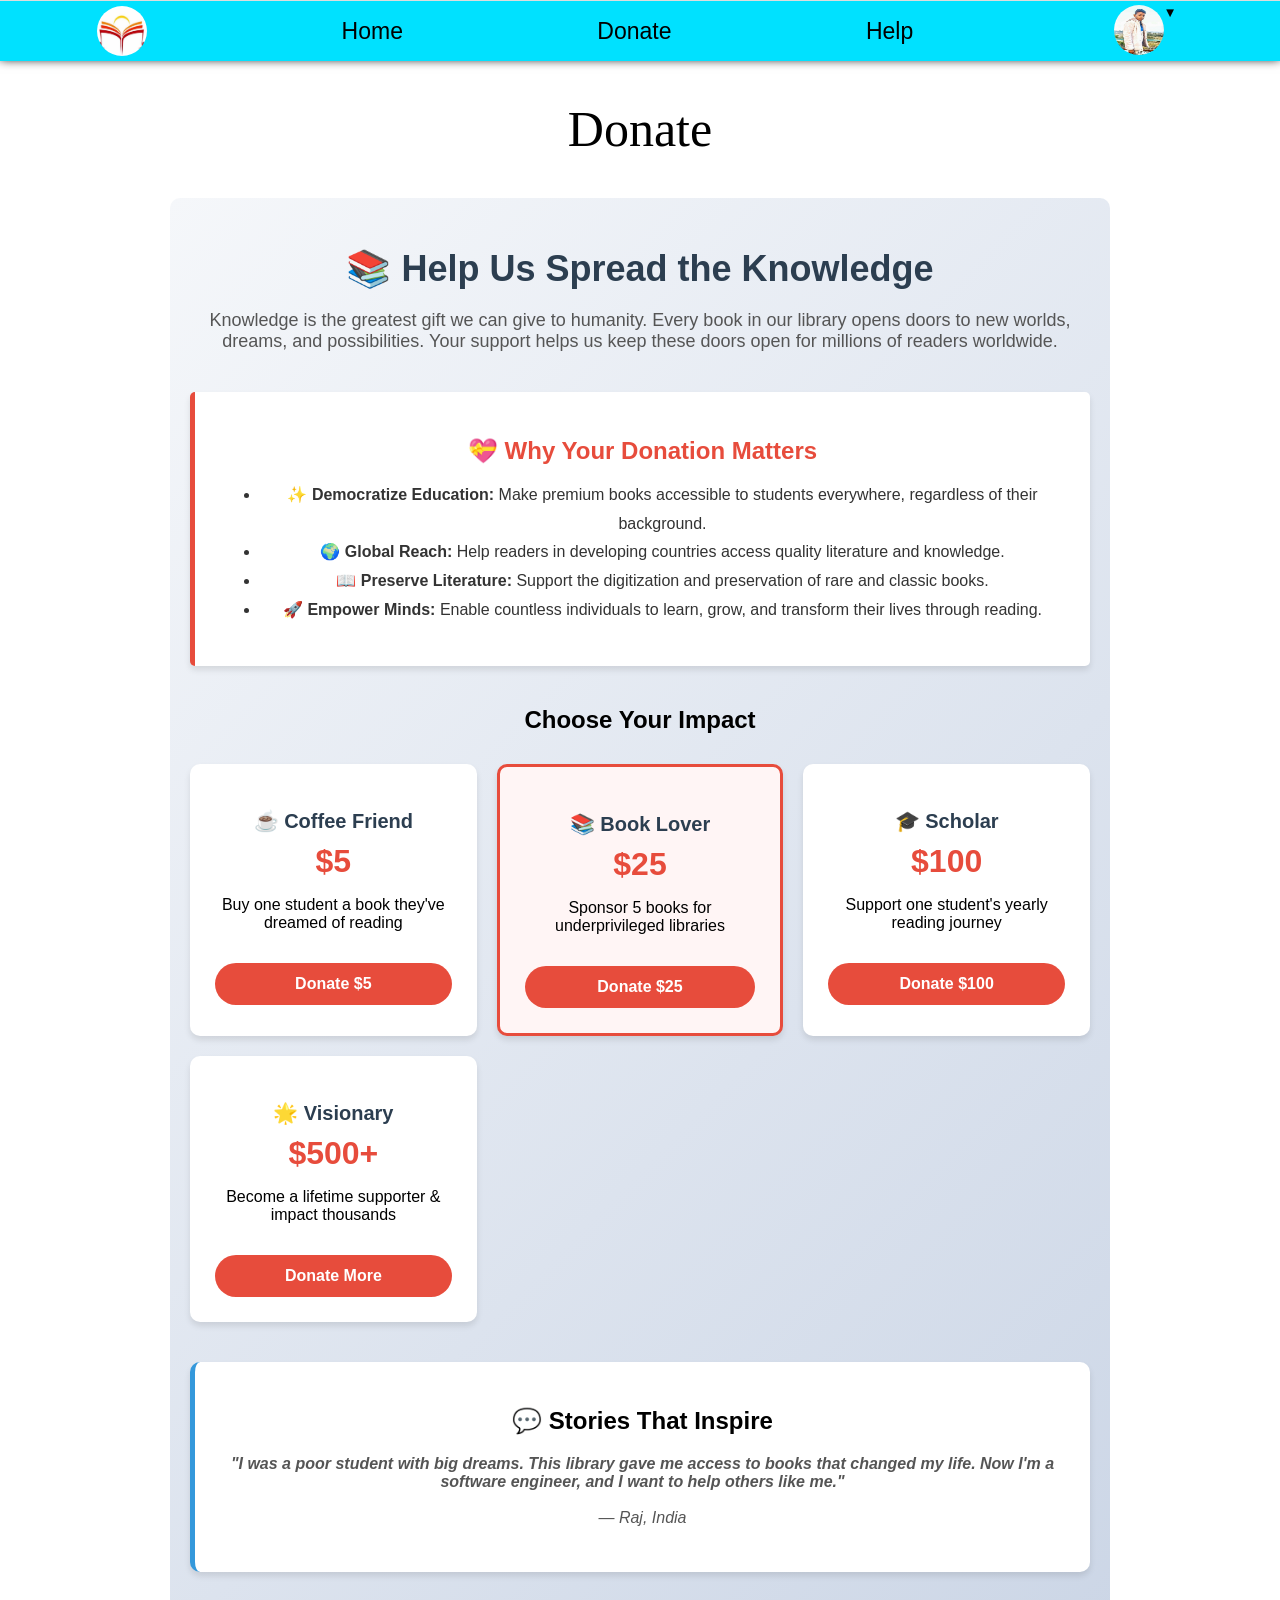
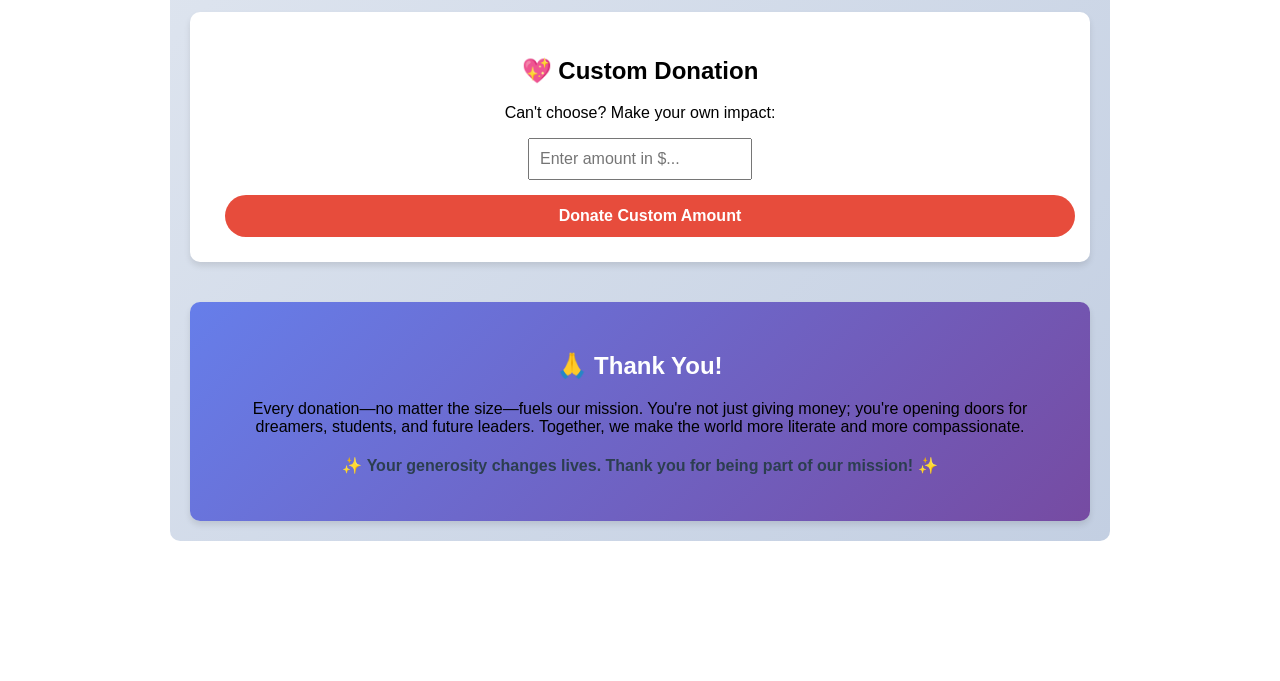
==== Donate.html @ b845b1bb "Add files via upload" ====
<!DOCTYPE html>
<html lang="en">
<head>
    <meta charset="UTF-8">
    <meta name="viewport" content="width=device-width, initial-scale=1.0">
    <title>E-Book Library - Donate & Support</title>
    <link rel="stylesheet" href="style.css">
</head>
<body>
    <header style="padding-top: 100px;">

        <font style="font-size: 50px; text-align:center"  face="Segoe Print"> Donate </font>
        <!-- Bottom Navigation Bar -->
    <nav class="top-nav">
        <div class="nav-item active" data-page="home">
            <img style="width: 50px;height: 50px;border-radius: 100%;background-color: #ccc;" src="Logo.jpg">
        </div>
        <div class="nav-item" data-page="home">
        <span class="label"><a href="main.html" class="Search" style="font-size:23px;"> Home </a></span>
        </div>
        <div class="nav-item" data-page="charts">
            <span class="label"><a href="Donate.html" class="Search" style="font-size:23px;"> Donate </a></span>
        </div>
        <div class="nav-item" data-page="party">
            <span class="label"><a href="Help.html" class="Search" style="font-size:23px;"> Help </a></span>
        </div>
        <div class="faqitem" >
            <button class="faqquestion" style="background-color: #00e1ff;">
            <div class="navitem" data-page="profile">                
                <img class="Profile-img" src="photo.jpg"  >
            </div>
                <span class="arrow">&#9660;</span>
            </button>
            <div class="faqanswer" style="width: 100px;">    
            <br><a href="more.html" class="Search"><button id="signInBtnHeader" class="sign-in-btn" onclick="scrollToAuth()">🔐 New Sign In</button></a><br><br>
             </div>
        </div>
    </nav>

    
    <main>
        <section class="donation-section">
            <div class="donation-header">
                <h1>📚 Help Us Spread the Knowledge</h1>
                <p style="font-size: 18px; color: #555; margin: 20px 0;">
                    Knowledge is the greatest gift we can give to humanity. Every book in our library opens doors to new worlds, 
                    dreams, and possibilities. Your support helps us keep these doors open for millions of readers worldwide.
                </p>
            </div>

            <div class="story-box">
                <h2>💝 Why Your Donation Matters</h2>
                <ul style="font-size: 16px; line-height: 1.8; color: #333;">
                    <li>✨ <strong>Democratize Education:</strong> Make premium books accessible to students everywhere, regardless of their background.</li>
                    <li>🌍 <strong>Global Reach:</strong> Help readers in developing countries access quality literature and knowledge.</li>
                    <li>📖 <strong>Preserve Literature:</strong> Support the digitization and preservation of rare and classic books.</li>
                    <li>🚀 <strong>Empower Minds:</strong> Enable countless individuals to learn, grow, and transform their lives through reading.</li>
                </ul>
            </div>

            <div class="donation-tiers">
                <h2 style="text-align: center; margin: 30px 0;">Choose Your Impact</h2>
                
                <div class="tier-container">
                    <div class="donation-tier">
                        <h3>☕ Coffee Friend</h3>
                        <p class="amount">$5</p>
                        <p>Buy one student a book they've dreamed of reading</p>
                        <button class="donate-btn" onclick="openDonationForm(5)">Donate $5</button>
                    </div>

                    <div class="donation-tier featured">
                        <h3>📚 Book Lover</h3>
                        <p class="amount">$25</p>
                        <p>Sponsor 5 books for underprivileged libraries</p>
                        <button class="donate-btn" onclick="openDonationForm(25)">Donate $25</button>
                    </div>

                    <div class="donation-tier">
                        <h3>🎓 Scholar</h3>
                        <p class="amount">$100</p>
                        <p>Support one student's yearly reading journey</p>
                        <button class="donate-btn" onclick="openDonationForm(100)">Donate $100</button>
                    </div>

                    <div class="donation-tier">
                        <h3>🌟 Visionary</h3>
                        <p class="amount">$500+</p>
                        <p>Become a lifetime supporter & impact thousands</p>
                        <button class="donate-btn" onclick="openDonationForm(500)">Donate More</button>
                    </div>
                </div>
            </div>

            <div class="testimonial">
                <h2>💬 Stories That Inspire</h2>
                <p style="font-size: 16px; font-style: italic; color: #555; margin: 20px 0;">
                    <strong>"I was a poor student with big dreams. This library gave me access to books that changed my life. 
                    Now I'm a software engineer, and I want to help others like me."</strong>
                    <br><br>— Raj, India
                </p>
            </div>

            <div class="donation-custom">
                <h2>💖 Custom Donation</h2>
                <p>Can't choose? Make your own impact:</p>
                <input type="number" id="custom-amount" placeholder="Enter amount in $..." style="padding: 10px; width: 200px; font-size: 16px;">
                <button class="donate-btn" style="margin-left: 10px;" onclick="donateCustom()">Donate Custom Amount</button>
            </div>

            <div class="thank-you">
                <h2>🙏 Thank You!</h2>
                <p style="font-size: 16px; color: #000000;">
                    Every donation—no matter the size—fuels our mission. You're not just giving money; you're opening doors for dreamers, 
                    students, and future leaders. Together, we make the world more literate and more compassionate.
                </p>
                <p style="margin-top: 20px; font-weight: bold; color: #2c3e50;">
                    ✨ Your generosity changes lives. Thank you for being part of our mission! ✨
                </p>
            </div>
        </section>
    </main>

    <script src="script.js"></script>

    <script>
        document.addEventListener('DOMContentLoaded', () => {
    const faqQuestions = document.querySelectorAll('.faqquestion');

    faqQuestions.forEach(question => {
        question.addEventListener('click', () => {
            // Toggle the 'active' class on the clicked question
            question.classList.toggle('active');

            // Select the next sibling element, which is the answer div
            const answer = question.nextElementSibling;

            // Toggle the display of the answer content
            if (answer.style.maxHeight) {
                answer.style.maxHeight = null;
                answer.style.padding = '0 18px'; // Reset padding when closed
            } else {
                // Set max-height to the actual scroll height to allow CSS transition
                answer.style.maxHeight = answer.scrollHeight + "px";
                answer.style.padding = '0 18px 18px 18px'; // Apply padding when open
            }
        });
    });
});
        // Donation form handler
        function openDonationForm(amount) {
            const confirmed = confirm(`You are about to donate $${amount}. 
This will help us provide premium books to students in need.

Click OK to proceed to payment, or Cancel to return.`);
            
            if (confirmed) {
                showProcessingMessage(amount);
            }
        }

        // Custom donation handler
        function donateCustom() {
            const customAmount = document.getElementById('custom-amount').value;
            
            if (!customAmount || customAmount <= 0) {
                alert('❌ Please enter a valid amount to donate.');
                return;
            }
            
            const confirmed = confirm(`You are about to donate $${customAmount}. 
This will help us provide premium books to students in need.

Click OK to proceed to payment, or Cancel to return.`);
            
            if (confirmed) {
                showProcessingMessage(customAmount);
            }
        }

        // Show processing message
        function showProcessingMessage(amount) {
            alert(`✅ Thank you for your generous donation of $${amount}!

Your support makes a real difference. Payment processing would redirect to Razorpay/PayPal integration (coming soon).

For now, donations can be made via:
📧 Email: nitinbokaro2011@gmail.com

🏦 Bank Transfer Details:
   Account Holder: Nitin Nayak
   Bank Name: [It is Just a joak]
   Account Number: [Don't wory]
   IFSC Code: [Nothing will happen]
   Branch: [Sorry]

Thank you for being part of our mission! 🙏`);
        }
    </script>
</body>
</html>
---- style.css ----
body {
    font-family: Arial, sans-serif;
    margin: auto;
    padding-bottom: 100px;

}

header {
    background-color: rgb(255, 255, 255);
    color: rgb(0, 0, 0);
    padding-top: 75px;
    text-align: center;
}

a {
    text-decoration:none;
    color: #000000;
}

.book-item img {
    width: 272px;
    height: 160px;
    border-radius: 5px ;
}

.book-item {
    background-color: #f7f7f7;
    padding: 20px;
    border: 1px solid #000000;
    border-radius: 10px;
    cursor: pointer;
    padding-bottom: 15px;
    margin-bottom: 40px;
}

ol.book-list {
    display: grid;
    grid-template-columns: repeat(4,1fr);   
    list-style-position: inside;    
    padding-left: 10px;
    column-gap: 8px;
    list-style-type: none;
}

ul.Notice {
    text-align: left;
    padding-bottom: 10px;
    padding-top: 10px;
}

.container {
    display: flex;
    justify-content: center;
    padding: 20px;
}
.container form {
    width: 100%;
    max-width: 500px;
    border: 1px solid rgb(0, 0, 0);
    border-radius: 20px ;
    display: flex;
    flex-direction: row;
}

.container form input {
    border: none ;
    outline: none ;
    box-shadow: none ;
    flex: 1;
    font-size: 16px;
    font-weight: 600;
    padding: 8px 15px;
    margin-right: 10px;
}

.container form i {
    padding: 10px;
    color: #000000;
    margin-right: 10px ;
    font-size: 18px ;
}

.sign-in-btn {
    border-radius: 5px;
    cursor: pointer;
    box-shadow: 0 2px 8px rgb(0, 0, 0);
    background-color: red;
    padding-top: 10px;
    padding-bottom: 10px;
}

.sign-in-btn:hover {
    background: #ff9900;
}

.faqquestion.arrow {
    transform: rotate(180deg);

}
.arrow {
    transition: transform 0.3s ease;
}
.faqanswer p {
    padding-top: 10px;
    margin: 18px 0;
}
.faqanswer {
    max-height: 0;
    overflow: hidden;
    transition: max-height 0.3s ease-out, padding 0.3s ease-out;
    background-color: #34f1ff;
    position: fixed;
}

.faqquestion {
    cursor: pointer;
    border: none;
    display: flex;
}

/* style.css */
.top-nav {
    position: fixed;
    top: 0;
    width: 100%;
    height: 60px;
    background-color: #00e1ff;
    display: flex;
    justify-content: space-around;
    align-items: center;
    box-shadow: 0 -2px 10px rgb(0, 0, 0);
    border-top: 1px solid #ddd;
}

.nav-item {
    display: flex;
    flex-direction: column;
    align-items: center;
    color: #555;
    cursor: pointer;
    transition: color 0.3s;
}

.nav-item:hover {
    background: #00c3ff;
}

.nav-item .icon {
    font-size: 23px;
    margin-bottom: 4px;
}

.nav-item .label {
    font-size: 12px;
}

.nav-item.active {
    color: #000;
    font-weight: bold;
}

.Profile-img {
    width: 50px;
    height: 50px;
    border-radius: 100%;
    background-color: #ccc;
}

/* Tablets (768px and below) */
@media (max-width: 768px) {
    ol.book-list {
        grid-template-columns: repeat(2, 1fr);
        padding-left: 5px;
    }

    .book-item img {
        width: 100%;
        height: auto;
        max-width: 200px;
    }

    header h1 {
        font-size: 32px !important;
    }

    .faq-container {
        padding: 15px;
        margin: 10px;
    }
}

/* Mobile phones (480px and below) */
@media (max-width: 480px) {
    ol.book-list {
        grid-template-columns: repeat(1, 1fr);
        padding-left: 0;
    }

    .book-item {
        margin-bottom: 20px;
        padding: 15px;
    }

    .book-item img {
        width: 100%;
        height: auto;
        max-width: 150px;
    }

    .container {
        padding: 10px;
    }

    .container form {
        max-width: 100%;
    }

    header {
        padding: 10px 5px;
    }

    header h1 {
        font-size: 24px !important;
        padding-left: 0 !important;
    }

    .bottom-nav {
        height: 70px;
    }

    .nav-item .icon {
        font-size: 20px;
    }

    .nav-item .label {
        font-size: 10px;
    }

    body {
        padding-bottom: 80px;
    }
}

.auth-container {
            max-width: 500px;
            margin: 50px auto;
            padding: 30px;
            background: white;
            border-radius: 10px;
            box-shadow: 0 4px 6px rgb(0, 0, 0);
        }

        .auth-tabs {
            display: flex;
            gap: 10px;
            margin-bottom: 20px;
            border-bottom: 2px solid #ddd;
        }

        .tab-btn {
            padding: 12px 20px;
            background: none;
            border: none;
            border-bottom: 3px solid transparent;
            cursor: pointer;
            font-size: 16px;
            font-weight: bold;
            color: #666;
            transition: all 0.3s;
        }

        .tab-btn.active {
            color: #667eea;
            border-bottom-color: #667eea;
        }

        .admin-badge {
            display: inline-block;
            background: #ff6b6b;
            color: white;
            padding: 5px 10px;
            border-radius: 20px;
            font-size: 12px;
            margin-left: 10px;
        }

        .users-table {
            width: 100%;
            border-collapse: collapse;
            margin-top: 20px;
        }

        .users-table th,
        .users-table td {
            padding: 12px;
            text-align: left;
            border-bottom: 1px solid #ddd;
        }

        .users-table th {
            background: #667eea;
            color: white;
            font-weight: bold;
        }

        .users-table tr:hover {
            background: #f5f5f5;
        }

        .users-table .actions {
            display: flex;
            gap: 5px;
        }

        .btn-view {
            background: #3498db;
            color: white;
            padding: 5px 10px;
            border: none;
            border-radius: 3px;
            cursor: pointer;
            font-size: 12px;
        }

        .btn-view:hover {
            background: #2980b9;
        }

        .btn-delete {
            background: #e74c3c;
            color: white;
            padding: 5px 10px;
            border: none;
            border-radius: 3px;
            cursor: pointer;
            font-size: 12px;
        }

        .btn-delete:hover {
            background: #c0392b;
        }

        .modal {
            display: none;
            position: fixed;
            top: 0;
            left: 0;
            width: 100%;
            height: 100%;
            background: rgba(0,0,0,0.5);
            z-index: 1000;
            justify-content: center;
            align-items: center;
        }

        .modal.show {
            display: flex;
        }

        .modal-content {
            background: white;
            padding: 30px;
            border-radius: 10px;
            max-width: 500px;
            width: 90%;
            max-height: 80vh;
            overflow-y: auto;
            box-shadow: 0 4px 6px rgba(0,0,0,0.2);
        }

        .modal-header {
            display: flex;
            justify-content: space-between;
            align-items: center;
            margin-bottom: 20px;
        }

        .modal-header h2 {
            margin: 0;
        }

        .close-btn {
            background: none;
            border: none;
            font-size: 24px;
            cursor: pointer;
            color: #666;
        }

        .close-btn:hover {
            color: #333;
        }

        .tab-content {
            display: none;
        }

        .tab-content.active {
            display: block;
        }

        .profile-container {
            max-width: 600px;
            margin: 40px auto;
            padding: 30px;
            background: white;
            border-radius: 10px;
            box-shadow: 0 4px 6px rgba(0,0,0,0.1);
        }

        .profile-header {
            text-align: center;
            margin-bottom: 30px;
        }

        .profile-photo {
            width: 150px;
            height: 150px;
            border-radius: 50%;
            object-fit: cover;
            border: 4px solid #667eea;
            margin-bottom: 15px;
        }

        .photo-upload-input {
            display: none;
        }

        .upload-btn {
            background: #667eea;
            color: white;
            padding: 8px 15px;
            border: none;
            border-radius: 5px;
            cursor: pointer;
            margin-top: 10px;
        }

        .upload-btn:hover {
            background: #5567d8;
        }

        .form-group {
            margin-bottom: 20px;
        }

        .form-group label {
            display: block;
            margin-bottom: 8px;
            font-weight: bold;
            color: #333;
        }

        .form-group input {
            width: 100%;
            padding: 12px;
            border: 1px solid #ddd;
            border-radius: 5px;
            font-size: 16px;
            box-sizing: border-box;
        }

        .form-group input:disabled {
            background: #f5f5f5;
            cursor: not-allowed;
        }

        .form-group input:focus {
            outline: none;
            border-color: #667eea;
            box-shadow: 0 0 5px rgb(0, 0, 0);
        }

        .btn-group {
            display: flex;
            gap: 10px;
            justify-content: center;
            margin-top: 30px;
            flex-wrap: wrap;
        }

        .btn {
            padding: 12px 25px;
            border: none;
            border-radius: 5px;
            font-size: 16px;
            font-weight: bold;
            cursor: pointer;
            transition: all 0.3s;
        }

        .btn-primary {
            background: #667eea;
            color: white;
        }

        .btn-primary:hover {
            background: #5567d8;
        }

        .btn-success {
            background: #28a745;
            color: white;
        }

        .btn-success:hover {
            background: #218838;
        }

        .btn-danger {
            background: #e74c3c;
            color: white;
        }

        .btn-danger:hover {
            background: #c0392b;
        }
.hidden
        .btn-secondary {
            background: #6c757d;
            color: white;
        }

        .btn-secondary:hover {
            background: #5a6268;
        }

        .hidden {
            display: none;
        }

        .view-mode {
            background: #f9f9f9;
            padding: 15px;
            border-radius: 5px;
            margin-bottom: 15px;
        }

        .view-mode p {
            margin: 10px 0;
            font-size: 16px;
        }

        .view-mode strong {
            color: #667eea;
        }

        .success-msg {
            background: #d4edda;
            color: #155724;
            padding: 12px;
            border-radius: 5px;
            margin-bottom: 15px;
            text-align: center;
        }

        .error-msg {
            background: #f8d7da;
            color: #721c24;
            padding: 12px;
            border-radius: 5px;
            margin-bottom: 15px;
            text-align: center;
        }

        .user-info {
            background: #e7f3ff;
            padding: 15px;
            border-left: 4px solid #667eea;
            margin-bottom: 20px;
            border-radius: 5px;
        }

        .user-info p {
            margin: 5px 0;
        }

        .sign-in-btn-header {
            position: absolute;
            top: 20px;
            right: 20px;
            background: #667eea;
            color: white;
            padding: 10px 20px;
            border: none;
            border-radius: 5px;
            cursor: pointer;
            font-size: 14px;
            font-weight: bold;
            transition: all 0.3s;
            z-index: 100;
        }

        .sign-in-btn-header:hover {
            background: #5567d8;
            transform: translateY(-2px);
            box-shadow: 0 4px 8px rgba(0, 0, 0, 0.2);
        }

        .sign-in-btn-header.hidden {
            display: none;
        }

        .donation-section {
            max-width: 900px;
            margin: 40px auto;
            padding: 20px;
            background: linear-gradient(135deg, #f5f7fa 0%, #c3cfe2 100%);
            border-radius: 10px;
        }

        .donation-header {
            text-align: center;
            margin-bottom: 40px;
        }

        .donation-header h1 {
            font-size: 36px;
            color: #2c3e50;
            margin-bottom: 15px;
        }

        .story-box {
            background: white;
            padding: 25px;
            border-left: 5px solid #e74c3c;
            border-radius: 5px;
            margin-bottom: 40px;
            box-shadow: 0 4px 6px rgba(0,0,0,0.1);
        }

        .story-box h2 {
            color: #e74c3c;
            margin-bottom: 15px;
        }

        .tier-container {
            display: grid;
            grid-template-columns: repeat(auto-fit, minmax(220px, 1fr));
            gap: 20px;
            margin-bottom: 40px;
        }

        .donation-tier {
            background: white;
            padding: 25px;
            border-radius: 10px;
            text-align: center;
            box-shadow: 0 4px 6px rgba(0,0,0,0.1);
            transition: transform 0.3s;
        }

        .donation-tier:hover {
            transform: translateY(-5px);
            box-shadow: 0 8px 12px rgba(0,0,0,0.15);
        }

        .donation-tier.featured {
            border: 3px solid #e74c3c;
            background: #fff5f5;
        }

        .donation-tier h3 {
            color: #2c3e50;
            font-size: 20px;
            margin-bottom: 10px;
        }

        .amount {
            font-size: 32px;
            color: #e74c3c;
            font-weight: bold;
            margin: 10px 0;
        }

        .donate-btn {
            background: #e74c3c;
            color: white;
            border: none;
            padding: 12px 30px;
            border-radius: 25px;
            font-size: 16px;
            font-weight: bold;
            cursor: pointer;
            transition: background 0.3s;
            width: 100%;
            margin-top: 15px;
        }

        .donate-btn:hover {
            background: #c0392b;
        }

        .testimonial {
            background: white;
            padding: 25px;
            border-radius: 10px;
            margin-bottom: 40px;
            box-shadow: 0 4px 6px rgba(0,0,0,0.1);
            border-left: 5px solid #3498db;
        }

        .donation-custom {
            background: white;
            padding: 25px;
            border-radius: 10px;
            margin-bottom: 40px;
            text-align: center;
            box-shadow: 0 4px 6px rgba(0,0,0,0.1);
        }

        .thank-you {
            background: linear-gradient(135deg, #667eea 0%, #764ba2 100%);
            color: white;
            padding: 30px;
            border-radius: 10px;
            text-align: center;
            box-shadow: 0 4px 6px rgba(0,0,0,0.1);
        }
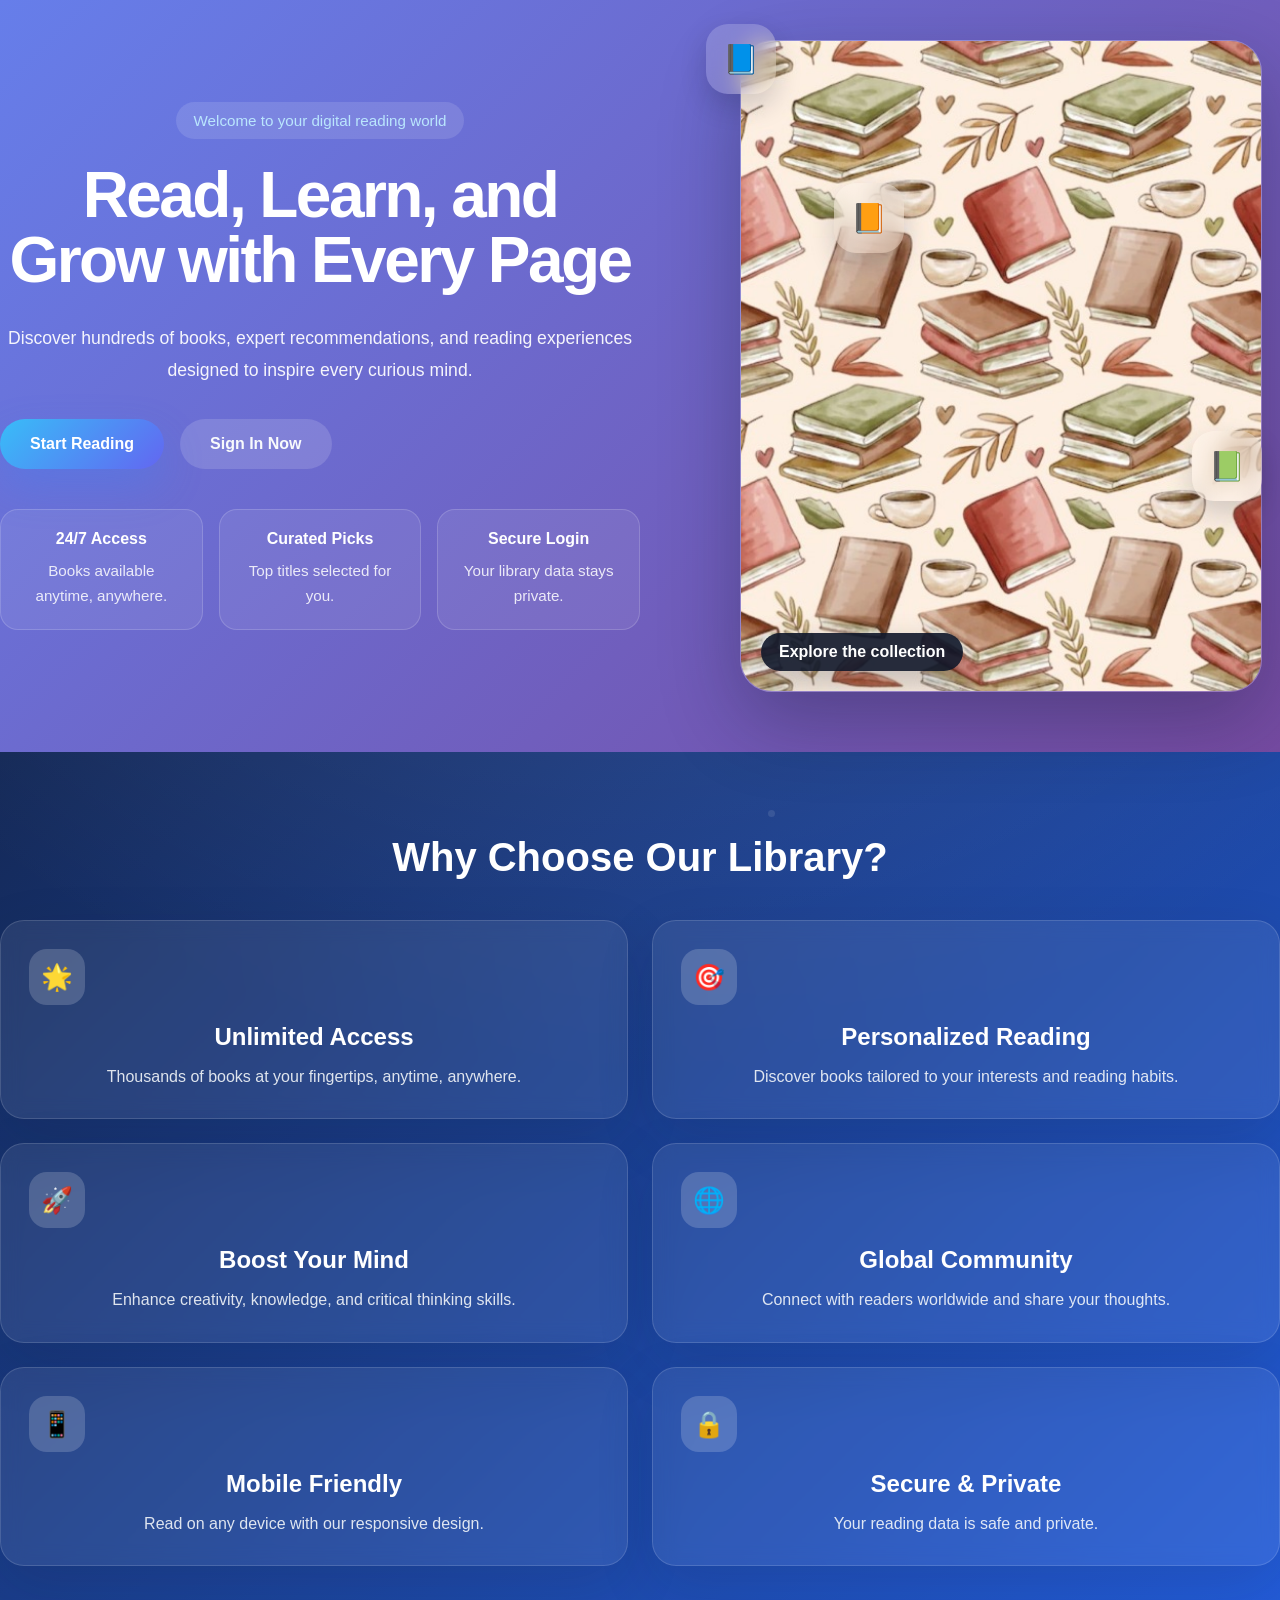
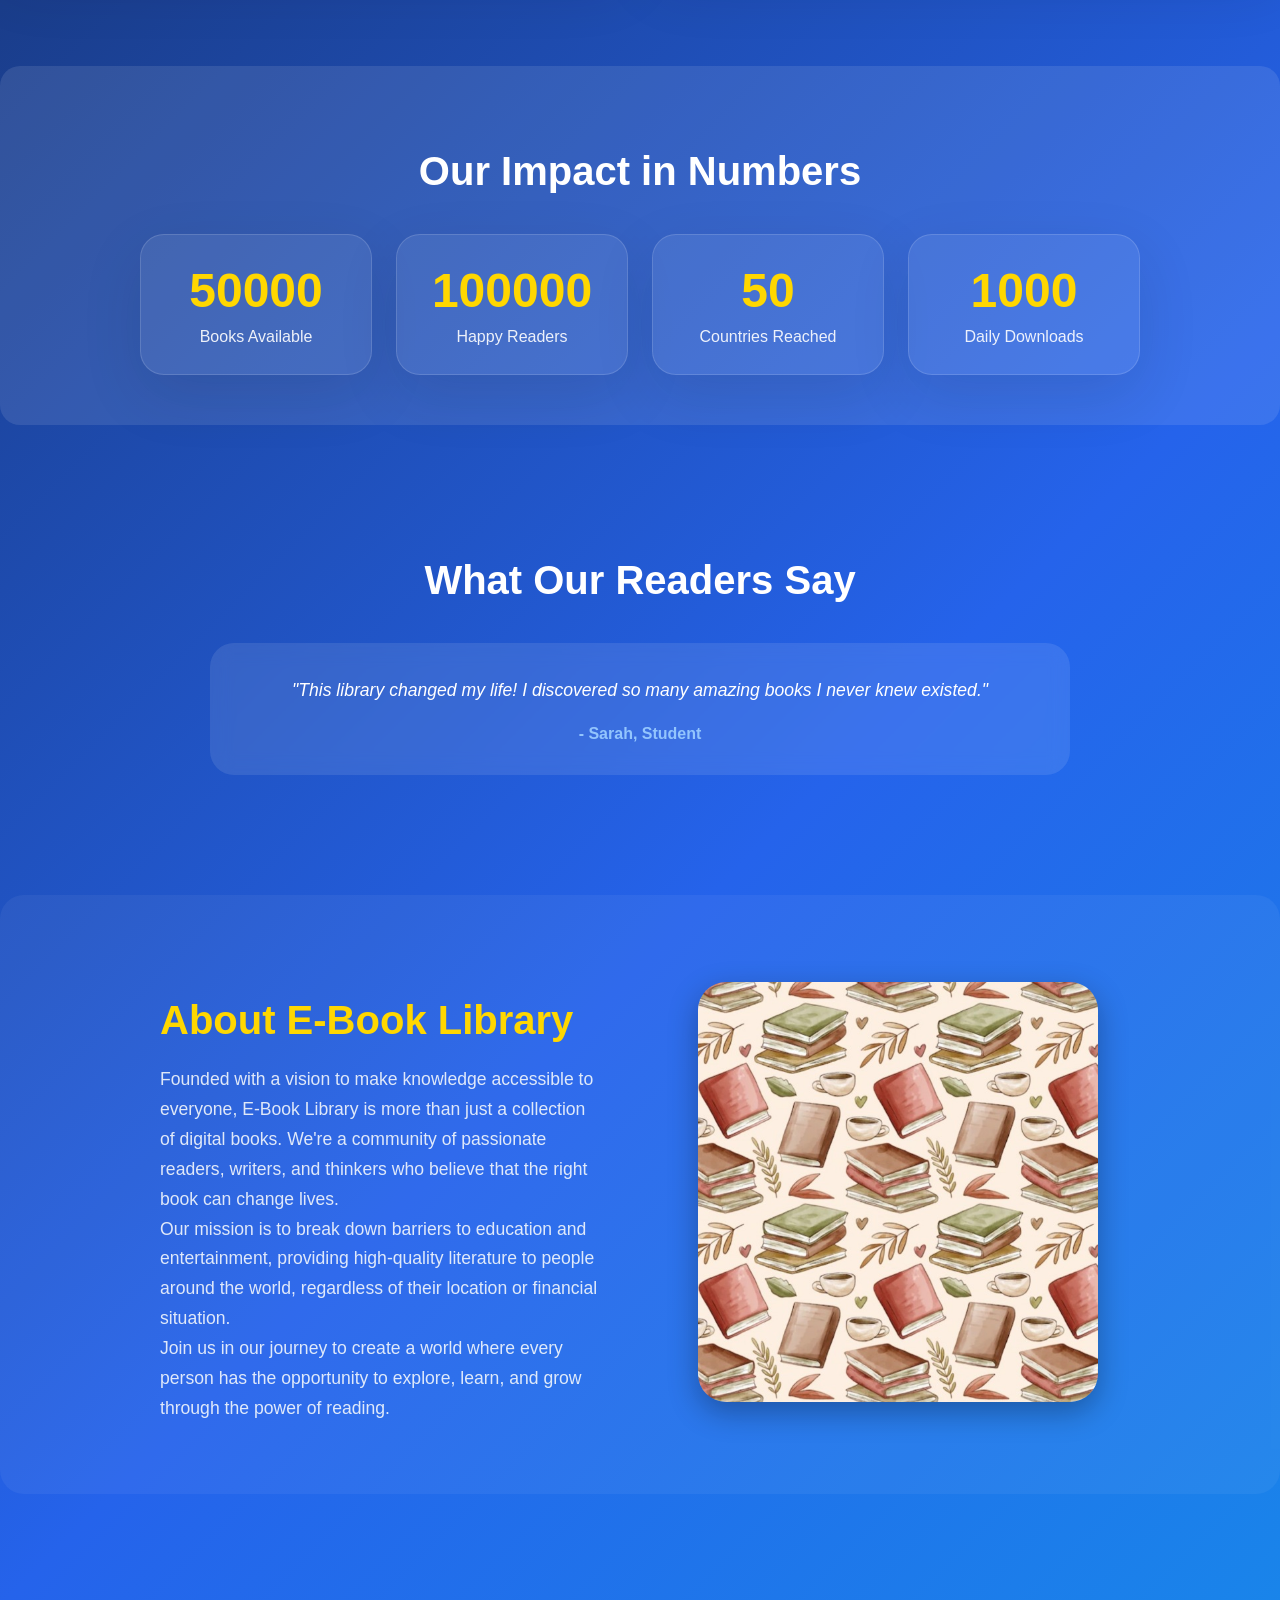
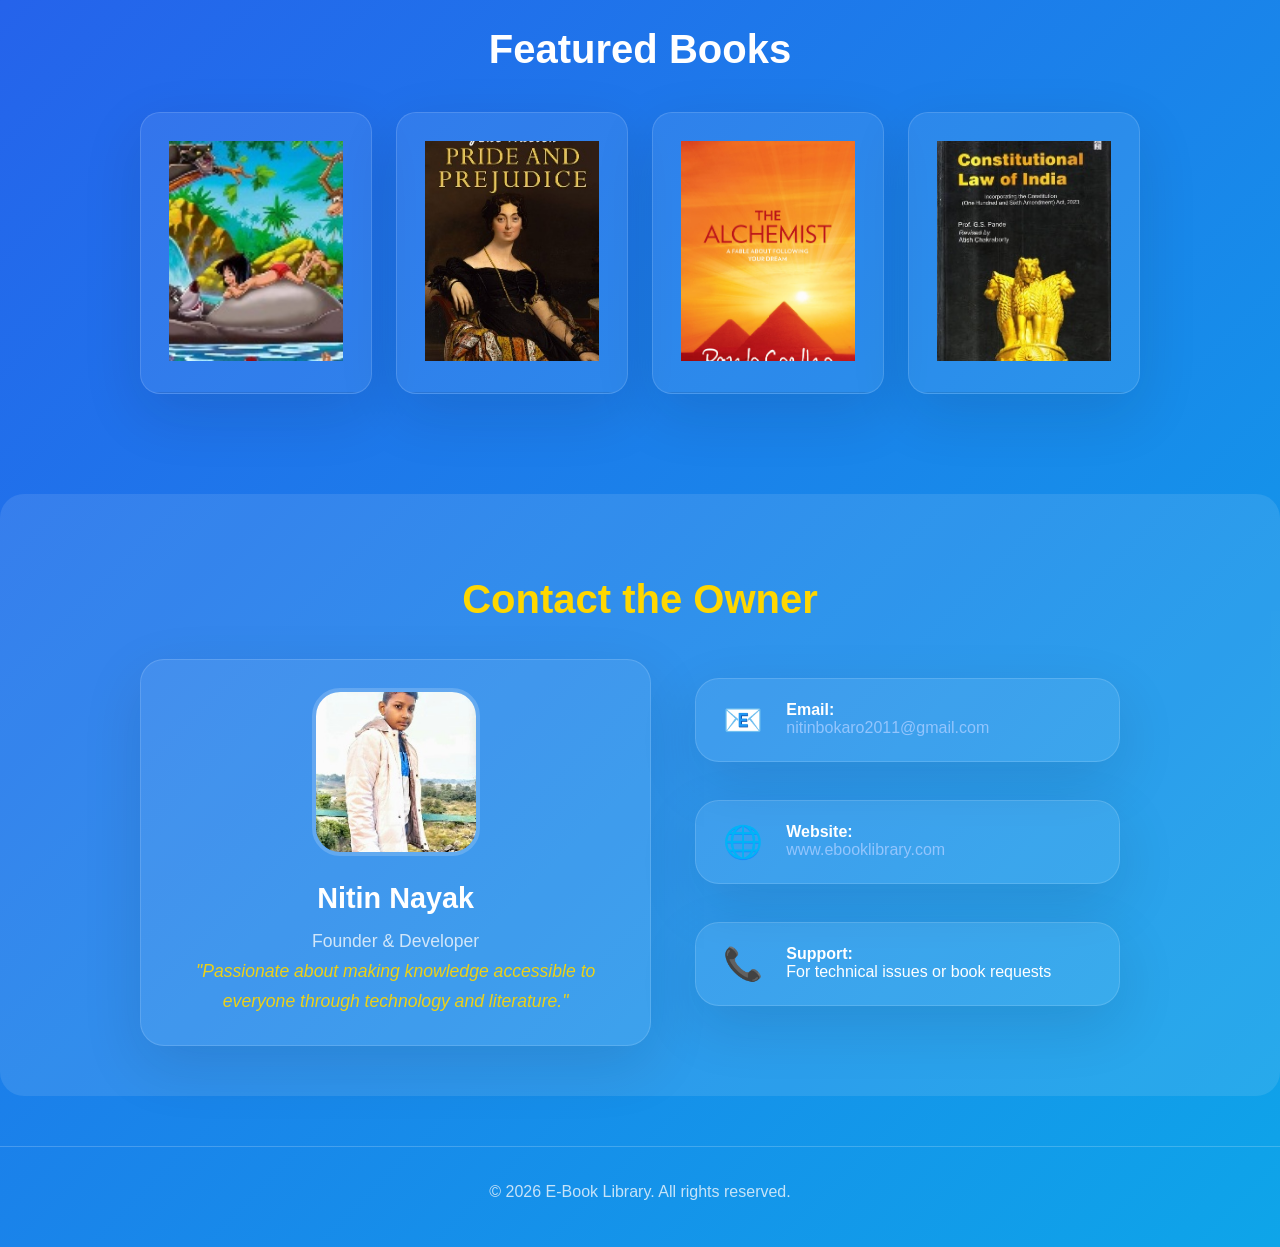
==== commit c17e6350: "Add files via upload" ====
--- a/Donate.html
+++ b/Donate.html
@@ -5,11 +5,17 @@
     <meta name="viewport" content="width=device-width, initial-scale=1.0">
     <title>E-Book Library - Donate & Support</title>
     <link rel="stylesheet" href="style.css">
+    <link rel="icon" href="Logo.jpg" type="image/jpg">
 </head>
 <body>
+    <script>
+        const currentUserDonate = localStorage.getItem('currentUser');
+        if (!currentUserDonate) {
+            window.location.href = 'index.html';
+        }
+    </script>
     <header style="padding-top: 100px;">
-
-        <font style="font-size: 50px; text-align:center"  face="Segoe Print"> Donate </font>
+        <h1 style="font-size: 50px; text-align:center; color: #ffffff; text-shadow: 0 8px 24px rgba(0,0,0,0.25); margin: 0 0 20px;">Donate</h1>
         <!-- Bottom Navigation Bar -->
     <nav class="top-nav">
         <div class="nav-item active" data-page="home">
@@ -17,6 +23,9 @@
         </div>
         <div class="nav-item" data-page="home">
         <span class="label"><a href="main.html" class="Search" style="font-size:23px;"> Home </a></span>
+        </div>
+        <div class="nav-item nav-favorites active" data-page="favorites">
+            <span class="label"><a href="Favorites.html" class="Search" style="font-size:23px;"> Favorites </a></span>
         </div>
         <div class="nav-item" data-page="charts">
             <span class="label"><a href="Donate.html" class="Search" style="font-size:23px;"> Donate </a></span>
@@ -196,6 +205,29 @@
 
 Thank you for being part of our mission! 🙏`);
         }
+
+        document.addEventListener('DOMContentLoaded', () => {
+            // Load profile photo
+            loadProfilePhoto();
+        });
+
+        function loadProfilePhoto() {
+            const profileImg = document.querySelector('.Profile-img');
+            if (!profileImg) return;
+
+            const currentUserEmail = localStorage.getItem('currentUser');
+            if (currentUserEmail) {
+                const users = JSON.parse(localStorage.getItem('allUsers')) || [];
+                const user = users.find(u => u.email === currentUserEmail);
+                if (user && user.photo) {
+                    profileImg.src = user.photo;
+                } else {
+                    profileImg.src = 'https://via.placeholder.com/50?text=No+Photo';
+                }
+            } else {
+                profileImg.src = 'https://via.placeholder.com/50?text=Login';
+            }
+        }
     </script>
 </body>
 </html>
--- a/style.css
+++ b/style.css
@@ -2,19 +2,24 @@
     font-family: Arial, sans-serif;
     margin: auto;
     padding-bottom: 100px;
-
+    animation: pageAppear 0.8s ease-out both;
 }
 
 header {
-    background-color: rgb(255, 255, 255);
-    color: rgb(0, 0, 0);
+    background: linear-gradient(135deg, #667eea 0%, #764ba2 100%);
+    color: #ffffff;
     padding-top: 75px;
     text-align: center;
+    animation: fadeInDown 0.8s ease-out both;
 }
 
 a {
     text-decoration:none;
-    color: #000000;
+    color: #333333;
+}
+
+header a {
+    color: #ffffff;
 }
 
 .book-item img {
@@ -24,13 +29,39 @@
 }
 
 .book-item {
-    background-color: #f7f7f7;
+    background-color: #ffffff;
     padding: 20px;
-    border: 1px solid #000000;
+    border: 2px solid #e0e0ff;
     border-radius: 10px;
     cursor: pointer;
     padding-bottom: 15px;
     margin-bottom: 40px;
+    transition: all 0.3s ease;
+    box-shadow: 0 2px 8px rgba(102, 126, 234, 0.1);
+    animation: cardRise 0.8s ease-out both;
+    animation-delay: 0.1s;
+}
+
+.book-item:nth-child(odd) {
+    animation-delay: 0.08s;
+}
+
+.book-item:nth-child(even) {
+    animation-delay: 0.16s;
+}
+
+.book-item:hover {
+    border-color: #667eea;
+    box-shadow: 0 4px 20px rgba(102, 126, 234, 0.26);
+    transform: translateY(-4px);
+}
+
+.book-item img {
+    transition: transform 0.4s ease;
+}
+
+.book-item:hover img {
+    transform: scale(1.03);
 }
 
 ol.book-list {
@@ -56,10 +87,12 @@
 .container form {
     width: 100%;
     max-width: 500px;
-    border: 1px solid rgb(0, 0, 0);
+    border: 2px solid #667eea;
     border-radius: 20px ;
     display: flex;
     flex-direction: row;
+    background: #ffffff;
+    box-shadow: 0 4px 12px rgba(102, 126, 234, 0.1);
 }
 
 .container form input {
@@ -75,7 +108,7 @@
 
 .container form i {
     padding: 10px;
-    color: #000000;
+    color: #667eea;
     margin-right: 10px ;
     font-size: 18px ;
 }
@@ -83,14 +116,18 @@
 .sign-in-btn {
     border-radius: 5px;
     cursor: pointer;
-    box-shadow: 0 2px 8px rgb(0, 0, 0);
-    background-color: red;
+    box-shadow: 0 2px 8px rgba(0, 0, 0, 0.2);
+    background: linear-gradient(135deg, #667eea 0%, #764ba2 100%);
+    color: white;
+    border: none;
     padding-top: 10px;
     padding-bottom: 10px;
+    font-weight: 600;
 }
 
 .sign-in-btn:hover {
-    background: #ff9900;
+    background: linear-gradient(135deg, #5567d8 0%, #65398a 100%);
+    box-shadow: 0 4px 12px rgba(102, 126, 234, 0.4);
 }
 
 .faqquestion.arrow {
@@ -108,8 +145,9 @@
     max-height: 0;
     overflow: hidden;
     transition: max-height 0.3s ease-out, padding 0.3s ease-out;
-    background-color: #34f1ff;
+    background-color: #f0f4ff;
     position: fixed;
+    border-left: 4px solid #667eea;
 }
 
 .faqquestion {
@@ -124,25 +162,51 @@
     top: 0;
     width: 100%;
     height: 60px;
-    background-color: #00e1ff;
+    background: linear-gradient(135deg, #667eea 0%, #764ba2 100%);
     display: flex;
     justify-content: space-around;
     align-items: center;
-    box-shadow: 0 -2px 10px rgb(0, 0, 0);
-    border-top: 1px solid #ddd;
+    box-shadow: 0 4px 12px rgba(102, 126, 234, 0.3);
+    border-top: 1px solid rgba(255, 255, 255, 0.1);
+    z-index: 999;
+    animation: navAppear 0.9s ease-out both;
 }
 
 .nav-item {
     display: flex;
     flex-direction: column;
     align-items: center;
-    color: #555;
+    color: rgba(255, 255, 255, 0.8);
     cursor: pointer;
-    transition: color 0.3s;
+    transition: all 0.3s ease;
+    padding: 8px 12px;
+    border-radius: 8px;
+    animation: navItemFloat 0.9s ease-out both;
+}
+
+.nav-item:nth-child(1) {
+    animation-delay: 0.08s;
+}
+
+.nav-item:nth-child(2) {
+    animation-delay: 0.12s;
+}
+
+.nav-item:nth-child(3) {
+    animation-delay: 0.16s;
+}
+
+.nav-item:nth-child(4) {
+    animation-delay: 0.20s;
+}
+
+.nav-item:nth-child(5) {
+    animation-delay: 0.24s;
 }
 
 .nav-item:hover {
-    background: #00c3ff;
+    background: rgba(255, 255, 255, 0.2);
+    color: #ffffff;
 }
 
 .nav-item .icon {
@@ -154,16 +218,90 @@
     font-size: 12px;
 }
 
+.top-nav a,
+.top-nav a:link,
+.top-nav a:visited,
+.top-nav a:hover,
+.top-nav a:active {
+    color: #ffffff !important;
+    text-decoration: none;
+}
+
+.top-nav {
+    animation: navAppear 0.8s ease-out both;
+}
+
+.nav-item {
+    animation: navItemFloat 0.8s ease-out both;
+}
+
+.nav-item:nth-child(1) { animation-delay: 0.08s; }
+.nav-item:nth-child(2) { animation-delay: 0.12s; }
+.nav-item:nth-child(3) { animation-delay: 0.16s; }
+.nav-item:nth-child(4) { animation-delay: 0.20s; }
+.nav-item:nth-child(5) { animation-delay: 0.24s; }
+
 .nav-item.active {
-    color: #000;
+    color: #ffffff;
     font-weight: bold;
+    background: rgba(255, 255, 255, 0.2);
 }
 
 .Profile-img {
     width: 50px;
     height: 50px;
     border-radius: 100%;
-    background-color: #ccc;
+    background-color: #667eea;
+    border: 2px solid rgba(255, 255, 255, 0.5);
+}
+
+/* Funny sine banner */
+.sine-wrap {
+    position: relative;
+    width: 100%;
+    height: 160px;
+    margin: 20px 0 30px;
+    overflow: hidden;
+    border-radius: 18px;
+    border: 2px solid rgba(255,255,255,0.65);
+    background: radial-gradient(circle at top, rgba(255,255,255,0.12), rgba(49, 27, 85, 0.08) 55%);
+    box-shadow: 0 16px 40px rgba(0,0,0,0.18);
+}
+
+.sine-wrap::before {
+    content: '';
+    position: absolute;
+    inset: 0;
+    background: linear-gradient(180deg, rgba(255,255,255,0.10), rgba(0,0,0,0.12));
+    pointer-events: none;
+}
+
+#sineCanvas {
+    width: 100%;
+    height: 100%;
+    display: block;
+}
+
+.sine-text {
+    position: absolute;
+    left: 50%;
+    top: 50%;
+    transform: translate(-50%, -50%);
+    z-index: 2;
+    display: inline-block;
+    padding: 14px 26px;
+    background: rgba(0, 0, 0, 0.48);
+    border: 1px solid rgba(255,255,255,0.35);
+    border-radius: 999px;
+    color: #ffffff;
+    font-size: 20px;
+    font-weight: 700;
+    letter-spacing: 0.03em;
+    text-align: center;
+    text-shadow: 0 8px 20px rgba(0,0,0,0.45);
+    box-shadow: 0 18px 40px rgba(0,0,0,0.18);
+    pointer-events: none;
+    animation: glowPulse 3s ease-in-out infinite;
 }
 
 /* Tablets (768px and below) */
@@ -247,13 +385,8 @@
             padding: 30px;
             background: white;
             border-radius: 10px;
-            box-shadow: 0 4px 6px rgb(0, 0, 0);
-        }
-
-        .auth-tabs {
-            display: flex;
-            gap: 10px;
-            margin-bottom: 20px;
+            box-shadow: 0 4px 16px rgba(102, 126, 234, 0.15);
+            border-top: 4px solid #667eea;
             border-bottom: 2px solid #ddd;
         }
 
@@ -270,8 +403,9 @@
         }
 
         .tab-btn.active {
-            color: #667eea;
-            border-bottom-color: #667eea;
+            color: #764ba2;
+            border-bottom-color: #764ba2;
+            font-weight: 600;
         }
 
         .admin-badge {
@@ -365,7 +499,8 @@
             width: 90%;
             max-height: 80vh;
             overflow-y: auto;
-            box-shadow: 0 4px 6px rgba(0,0,0,0.2);
+            box-shadow: 0 4px 16px rgba(102, 126, 234, 0.15);
+            border-top: 4px solid #667eea;
         }
 
         .modal-header {
@@ -400,12 +535,20 @@
         }
 
         .profile-container {
-            max-width: 600px;
+            max-width: 95%;
+            width: 95%;
+            min-width: 320px;
             margin: 40px auto;
             padding: 30px;
             background: white;
             border-radius: 10px;
-            box-shadow: 0 4px 6px rgba(0,0,0,0.1);
+            box-shadow: 0 4px 16px rgba(102, 126, 234, 0.1);
+            border-top: 4px solid #667eea;
+        }
+
+        #adminPanel.profile-container {
+            max-width: 1200px;
+            width: 96%;
         }
 
         .profile-header {
@@ -420,6 +563,7 @@
             object-fit: cover;
             border: 4px solid #667eea;
             margin-bottom: 15px;
+            box-shadow: 0 4px 12px rgba(102, 126, 234, 0.2);
         }
 
         .photo-upload-input {
@@ -427,17 +571,20 @@
         }
 
         .upload-btn {
-            background: #667eea;
+            background: linear-gradient(135deg, #667eea 0%, #764ba2 100%);
             color: white;
             padding: 8px 15px;
             border: none;
             border-radius: 5px;
             cursor: pointer;
             margin-top: 10px;
+            transition: all 0.3s ease;
         }
 
         .upload-btn:hover {
-            background: #5567d8;
+            background: linear-gradient(135deg, #5567d8 0%, #65398a 100%);
+            box-shadow: 0 4px 12px rgba(102, 126, 234, 0.3);
+            transform: translateY(-2px);
         }
 
         .form-group {
@@ -468,7 +615,7 @@
         .form-group input:focus {
             outline: none;
             border-color: #667eea;
-            box-shadow: 0 0 5px rgb(0, 0, 0);
+            box-shadow: 0 0 8px rgba(102, 126, 234, 0.3);
         }
 
         .btn-group {
@@ -487,35 +634,70 @@
             font-weight: bold;
             cursor: pointer;
             transition: all 0.3s;
+            animation: buttonEntrance 0.75s ease-out both;
         }
 
         .btn-primary {
-            background: #667eea;
-            color: white;
+            background: linear-gradient(135deg, #667eea 0%, #764ba2 100%);
+            color: white;
+            transition: all 0.3s ease;
         }
 
         .btn-primary:hover {
-            background: #5567d8;
+            background: linear-gradient(135deg, #5567d8 0%, #65398a 100%);
+            box-shadow: 0 4px 12px rgba(102, 126, 234, 0.4);
+            transform: translateY(-2px);
         }
 
         .btn-success {
             background: #28a745;
             color: white;
+            transition: all 0.3s ease;
         }
 
         .btn-success:hover {
             background: #218838;
+            box-shadow: 0 4px 12px rgba(40, 167, 69, 0.3);
+            transform: translateY(-2px);
         }
 
         .btn-danger {
             background: #e74c3c;
             color: white;
+            transition: all 0.3s ease;
         }
 
         .btn-danger:hover {
             background: #c0392b;
-        }
-.hidden
+            box-shadow: 0 4px 12px rgba(231, 76, 60, 0.3);
+            transform: translateY(-2px);
+        }
+
+        .admin-badge {
+            display: inline-flex;
+            align-items: center;
+            justify-content: center;
+            background: #ff6b6b;
+            color: white;
+            padding: 5px 10px;
+            border-radius: 20px;
+            font-size: 12px;
+            margin-left: 10px;
+            text-decoration: none;
+        }
+
+        .admin-badge:hover {
+            opacity: 0.9;
+        }
+
+        .admin-password-section {
+            margin-bottom: 20px;
+            padding: 15px;
+            background: #f7f9ff;
+            border: 1px solid #d9e3ff;
+            border-radius: 10px;
+        }
+
         .btn-secondary {
             background: #6c757d;
             color: white;
@@ -523,6 +705,14 @@
 
         .btn-secondary:hover {
             background: #5a6268;
+        }
+
+        .faq-question {
+            animation: questionEntrance 0.7s ease-out both;
+        }
+
+        .faq-answer.open {
+            animation: expandAnswer 0.22s ease-out both;
         }
 
         .hidden {
@@ -564,7 +754,7 @@
         }
 
         .user-info {
-            background: #e7f3ff;
+            background: #f0f4ff;
             padding: 15px;
             border-left: 4px solid #667eea;
             margin-bottom: 20px;
@@ -691,13 +881,53 @@
             background: #c0392b;
         }
 
-        .testimonial {
-            background: white;
-            padding: 25px;
-            border-radius: 10px;
-            margin-bottom: 40px;
-            box-shadow: 0 4px 6px rgba(0,0,0,0.1);
-            border-left: 5px solid #3498db;
+        .donation-section {
+            color: #1f1f35;
+            background: linear-gradient(180deg, rgba(255,255,255,0.96), rgba(245,247,255,0.96));
+            border: 1px solid rgba(102, 126, 234, 0.18);
+        }
+
+        .donation-header h1,
+        .donation-header p,
+        .story-box h2,
+        .donation-tier h3,
+        .thank-you h2,
+        .donation-custom h2 {
+            color: #1f1f35;
+        }
+
+        .donation-header h1 {
+            text-shadow: 0 10px 30px rgba(102,126,234,0.18);
+        }
+
+        .donation-header p,
+        .story-box p,
+        .donation-tier p,
+        .donation-custom p,
+        .thank-you p {
+            color: #2e3150;
+        }
+
+        .donation-tier {
+            border: 1px solid rgba(102,126,234,0.18);
+            background: rgba(255,255,255,0.96);
+        }
+
+        .donation-tier.featured {
+            background: rgba(255,245,245,0.98);
+        }
+
+        .donate-btn {
+            box-shadow: 0 12px 24px rgba(102, 126, 234, 0.18);
+        }
+
+        .donate-btn:hover {
+            transform: translateY(-2px);
+        }
+
+        .thank-you {
+            color: #111;
+            background: linear-gradient(135deg, #667eea 0%, #764ba2 100%);
         }
 
         .donation-custom {
@@ -718,4 +948,402 @@
             box-shadow: 0 4px 6px rgba(0,0,0,0.1);
         }
 
+        /* === FAVORITES & POINTS SYSTEM STYLES === */
+        
+        /* Points Display Header */
+        .points-header {
+            position: fixed;
+            top: 70px;
+            right: 20px;
+            background: linear-gradient(135deg, #667eea 0%, #764ba2 100%);
+            color: white;
+            padding: 12px 20px;
+            border-radius: 25px;
+            box-shadow: 0 4px 12px rgba(102, 126, 234, 0.3);
+            z-index: 100;
+            display: flex;
+            align-items: center;
+            gap: 8px;
+            font-weight: bold;
+        }
+
+        .points-value {
+            font-size: 18px;
+            font-weight: bold;
+        }
+
+        /* Favorite Button in Book Item */
+        .book-item {
+            position: relative;
+        }
+
+        .favorite-btn {
+            position: absolute;
+            top: 10px;
+            right: 10px;
+            background: white;
+            border: 2px solid #ffb400;
+            padding: 8px 12px;
+            border-radius: 50%;
+            cursor: pointer;
+            font-size: 20px;
+            transition: all 0.3s ease;
+            width: 45px;
+            height: 45px;
+            display: flex;
+            align-items: center;
+            justify-content: center;
+            box-shadow: 0 2px 8px rgba(0, 0, 0, 0.1);
+        }
+
+        .favorite-btn:hover {
+            background: #fff9e6;
+            transform: scale(1.1);
+        }
+
+        .favorite-btn.active {
+            background: #ffb400;
+            color: #fff;
+            box-shadow: 0 4px 12px rgba(255, 180, 0, 0.4);
+        }
+
+        /* Favorites Navigation Link */
+        .nav-favorites {
+            display: flex;
+            flex-direction: column;
+            align-items: center;
+            color: rgba(255, 255, 255, 0.8);
+            cursor: pointer;
+            transition: all 0.3s ease;
+            padding: 8px 12px;
+            border-radius: 8px;
+        }
+
+        .nav-favorites:hover {
+            background: rgba(255, 255, 255, 0.2);
+            color: #ffffff;
+        }
+
+        .nav-favorites.active {
+            color: #ffffff;
+            font-weight: bold;
+            background: rgba(255, 255, 255, 0.2);
+        }
+
+        /* Favorites Page */
+        .favorites-container {
+            max-width: 1200px;
+            margin: 100px auto 40px;
+            padding: 20px;
+        }
+
+        .favorites-header {
+            text-align: center;
+            margin-bottom: 40px;
+            padding: 20px;
+            background: linear-gradient(135deg, #667eea 0%, #764ba2 100%);
+            color: white;
+            border-radius: 10px;
+        }
+
+        .favorites-empty {
+            text-align: center;
+            padding: 60px 20px;
+            color: #666;
+        }
+
+        .favorites-empty-icon {
+            font-size: 80px;
+            margin-bottom: 20px;
+        }
+
+        .favorites-count {
+            background: rgba(255, 255, 255, 0.2);
+            padding: 8px 16px;
+            border-radius: 20px;
+            display: inline-block;
+            margin-top: 10px;
+        }
+
+        /* Points Reward Toast */
+        .points-toast {
+            position: fixed;
+            bottom: 20px;
+            right: 20px;
+            background: linear-gradient(135deg, #667eea 0%, #764ba2 100%);
+            color: white;
+            padding: 15px 25px;
+            border-radius: 8px;
+            box-shadow: 0 4px 12px rgba(0, 0, 0, 0.2);
+            animation: slideInUp 0.4s ease-out;
+            z-index: 1000;
+        }
+
+        @keyframes slideInUp {
+            from {
+                opacity: 0;
+                transform: translateY(20px);
+            }
+            to {
+                opacity: 1;
+                transform: translateY(0);
+            }
+        }
+
+        .points-toast.remove {
+            animation: slideOutDown 0.4s ease-out forwards;
+        }
+
+        @keyframes slideOutDown {
+            from {
+                opacity: 1;
+                transform: translateY(0);
+            }
+            to {
+                opacity: 0;
+                transform: translateY(20px);
+            }
+        }
+
+        @keyframes buttonEntrance {
+            from { opacity: 0; transform: translateY(12px) scale(0.98); }
+            to { opacity: 1; transform: translateY(0) scale(1); }
+        }
+
+        @keyframes questionEntrance {
+            from { opacity: 0; transform: translateY(20px); }
+            to { opacity: 1; transform: translateY(0); }
+        }
+
+        @keyframes expandAnswer {
+            from { opacity: 0; transform: translateY(-6px); }
+            to { opacity: 1; transform: translateY(0); }
+        }
+
+        @keyframes navAppear {
+            from { opacity: 0; transform: translateY(-20px); }
+            to { opacity: 1; transform: translateY(0); }
+        }
+
+        @keyframes navItemFloat {
+            from { opacity: 0; transform: translateY(-12px); }
+            to { opacity: 1; transform: translateY(0); }
+        }
+
+        @keyframes cardRise {
+            from { opacity: 0; transform: translateY(18px); }
+            to { opacity: 1; transform: translateY(0); }
+        }
+
+        @keyframes glowPulse {
+            0%, 100% { box-shadow: 0 18px 40px rgba(0,0,0,0.18), 0 0 0 rgba(255,255,255,0); }
+            50% { box-shadow: 0 18px 40px rgba(0,0,0,0.18), 0 0 18px rgba(255,255,255,0.28); }
+        }
+
+        /* Points Shop */
+        .points-shop-container {
+            max-width: 1200px;
+            margin: 100px auto 40px;
+            padding: 20px;
+        }
+
+        .shop-header {
+            text-align: center;
+            margin-bottom: 40px;
+            padding: 20px;
+            background: linear-gradient(135deg, #f093fb 0%, #f5576c 100%);
+            color: white;
+            border-radius: 10px;
+        }
+
+        .shop-items {
+            display: grid;
+            grid-template-columns: repeat(auto-fill, minmax(250px, 1fr));
+            gap: 20px;
+            margin-bottom: 40px;
+        }
+
+        .shop-item {
+            background: white;
+            padding: 20px;
+            border-radius: 10px;
+            box-shadow: 0 4px 12px rgba(0, 0, 0, 0.1);
+            text-align: center;
+            transition: all 0.3s ease;
+            border: 2px solid transparent;
+        }
+
+        .shop-item:hover {
+            transform: translateY(-5px);
+            box-shadow: 0 8px 20px rgba(0, 0, 0, 0.15);
+            border-color: #667eea;
+        }
+
+        .shop-item-icon {
+            font-size: 40px;
+            margin-bottom: 10px;
+        }
+
+        .shop-item-name {
+            font-weight: bold;
+            font-size: 16px;
+            margin-bottom: 8px;
+            color: #333;
+        }
+
+        .shop-item-points {
+            color: #667eea;
+            font-weight: bold;
+            font-size: 18px;
+            margin-bottom: 12px;
+        }
+
+        .shop-btn {
+            background: linear-gradient(135deg, #667eea 0%, #764ba2 100%);
+            color: white;
+            border: none;
+            padding: 10px 20px;
+            border-radius: 5px;
+            cursor: pointer;
+            font-weight: bold;
+            transition: all 0.3s ease;
+            width: 100%;
+        }
+
+        .shop-btn:hover:not(:disabled) {
+            background: linear-gradient(135deg, #5567d8 0%, #65398a 100%);
+            transform: translateY(-2px);
+            box-shadow: 0 4px 12px rgba(102, 126, 234, 0.4);
+        }
+
+        .shop-btn:disabled {
+            opacity: 0.5;
+            cursor: not-allowed;
+            background: #ccc;
+        }
+
+        .purchase-history {
+            background: rgba(255, 255, 255, 0.18);
+            border: 1px solid rgba(255, 255, 255, 0.30);
+            box-shadow: 0 12px 30px rgba(0, 0, 0, 0.18);
+            backdrop-filter: blur(14px);
+            border-radius: 16px;
+            padding: 28px 26px;
+            color: #ffffff;
+            max-width: 1200px;
+            margin: 20px auto 0;
+            position: relative;
+            overflow: hidden;
+        }
+
+        .purchase-history::before {
+            content: 'Purchase History';
+            position: absolute;
+            top: -12px;
+            left: 24px;
+            font-size: 12px;
+            letter-spacing: 0.16em;
+            color: rgba(255, 255, 255, 0.65);
+            text-transform: uppercase;
+            background: rgba(0, 0, 0, 0.16);
+            padding: 4px 10px;
+            border-radius: 999px;
+            box-shadow: 0 4px 12px rgba(0, 0, 0, 0.08);
+        }
+
+        .purchase-history h3 {
+            margin-bottom: 16px;
+            color: #fff;
+        }
+
+        .purchase-history-list {
+            list-style: none;
+            padding: 0;
+            margin: 0;
+        }
+
+        .purchase-history-list li {
+            display: flex;
+            justify-content: space-between;
+            padding: 12px 0;
+            border-bottom: 1px solid rgba(255, 255, 255, 0.08);
+        }
+
+        .purchase-history-list li:last-child {
+            border-bottom: none;
+        }
+
+        .history-date {
+            color: rgba(255, 255, 255, 0.7);
+            font-size: 14px;
+        }
+
+        .history-empty {
+            color: rgba(255, 255, 255, 0.75);
+            font-size: 15px;
+            margin: 0;
+        }
+
+        /* Leaderboard */
+        .leaderboard-container {
+            max-width: 1200px;
+            margin: 100px auto 40px;
+            padding: 20px;
+        }
+
+        .leaderboard-header {
+            text-align: center;
+            margin-bottom: 40px;
+            padding: 20px;
+            background: linear-gradient(135deg, #667eea 0%, #764ba2 100%);
+            color: white;
+            border-radius: 10px;
+        }
+
+        .leaderboard-table {
+            width: 100%;
+            background: white;
+            border-radius: 10px;
+            overflow: hidden;
+            box-shadow: 0 4px 12px rgba(0, 0, 0, 0.1);
+        }
+
+        .leaderboard-table table {
+            width: 100%;
+            border-collapse: collapse;
+        }
+
+        .leaderboard-table th {
+            background: linear-gradient(135deg, #667eea 0%, #764ba2 100%);
+            color: white;
+            padding: 15px;
+            text-align: left;
+            font-weight: bold;
+        }
+
+        .leaderboard-table td {
+            padding: 15px;
+            border-bottom: 1px solid #eee;
+        }
+
+        .leaderboard-table tr:hover {
+            background: #f9f9f9;
+        }
+
+        .rank {
+            font-weight: bold;
+            color: #667eea;
+            font-size: 18px;
+        }
+
+        .user-name {
+            font-weight: bold;
+            color: #333;
+        }
+
+        .medal {
+            font-size: 20px;
+            margin-right: 8px;
+        }
+
         
